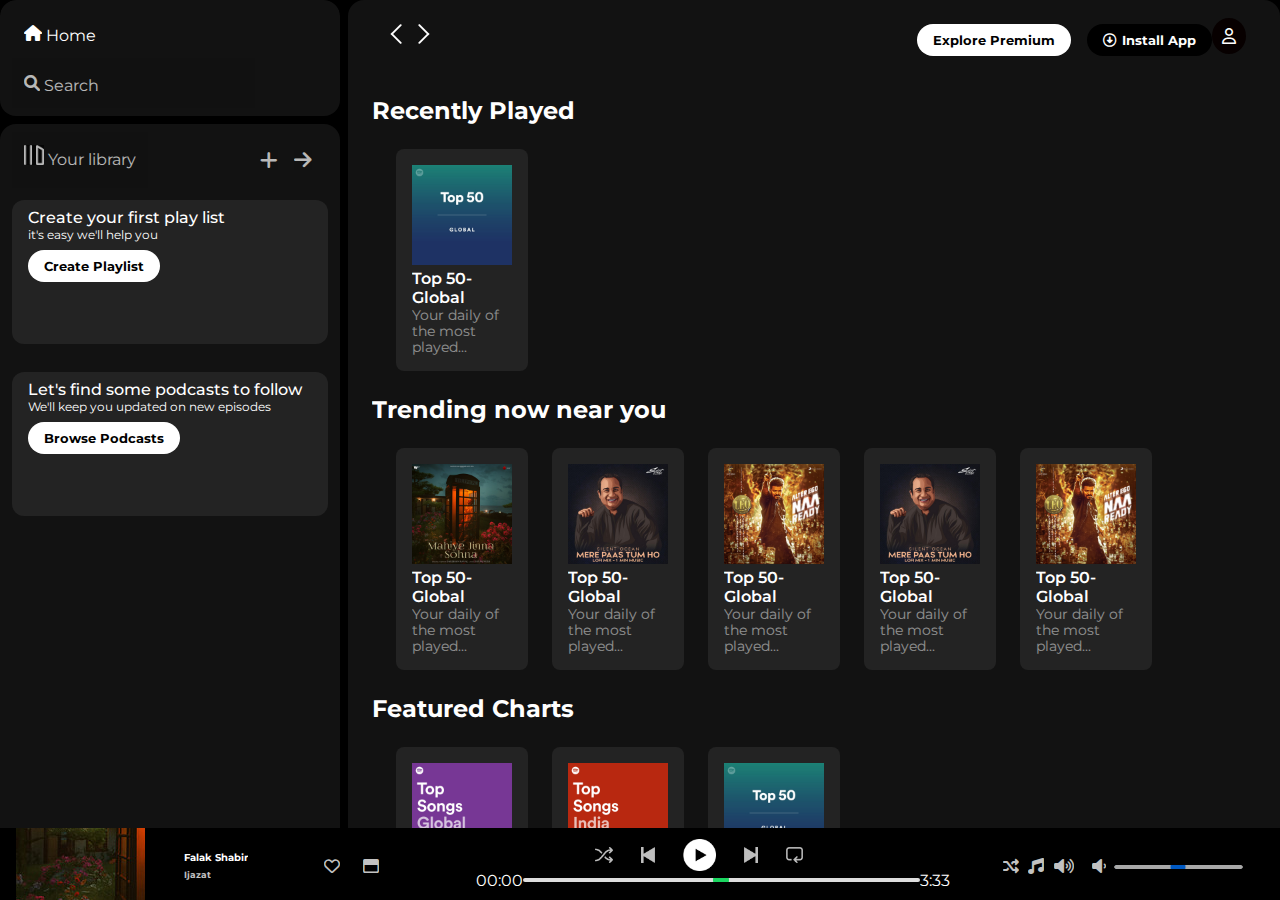
==== index.html @ 0c18c2a1 "Initial commit: Added Spotify Clone Web Player Homepage project files and documentation" ====
<!DOCTYPE html>
<html lang="en">

<head>
    <meta charset="UTF-8">
    <meta name="viewport" content="width=device-width, initial-scale=1.0">
    <link rel="icon" href="./assets/logo.png" />
    <link rel="stylesheet" href="style.css" />
    <link rel="stylesheet" href="https://cdnjs.cloudflare.com/ajax/libs/font-awesome/6.0.0-beta3/css/all.min.css" /> <!-- Add this line -->
    <title>Spotify - Web Player: Music for everyone</title>
    <link rel="preconnect" href="https://fonts.googleapis.com">
    <link rel="preconnect" href="https://fonts.gstatic.com" crossorigin>
    <link
        href="https://fonts.googleapis.com/css2?family=Montserrat:wght@400;500;600;700&family=Open+Sans&family=Poppins&display=swap"
        rel="stylesheet">
</head>

<body>
    <div class="main">
        <div class="sidebar">
            <div class="nav">
                <div class="nav_option" style="opacity: 1;">
                    <i class="fa-solid fa-house" style="background-color:  #121212;"></i>
                    <a href="#">Home</a>
                </div>
                <div class="nav_option">
                    <i class="fa-solid fa-magnifying-glass"style="background-color:  #121212;"></i>
                    <a href="#">Search</a>
                </div>
            </div>
            <div class="library">
                <div class="options">
                    <div class="lib-option nav_option">
                        <img src="./assets/library_icon.png">
                        <a href="#">Your library</a>
                    </div>
                    <div class="icons"style="background-color:  #121212;">
                        <i class="fa-solid fa-plus" ></i>
                        <i class="fa-solid fa-arrow-right"></i>
                    </div>
                </div>
                <div class="lib-box" style=" background-color:#121212;">
                    <div class="box">
                        <p class="box-p1">Create your first play list</p>
                        <p class="box-p2">it's easy we'll help you</p>
                        <button class="badge">Create Playlist</button>
                    </div>
                    <div class="box">
                        <p class="box-p1">Let's find some podcasts to follow</p>
                        <p class="box-p2">We'll keep you updated on new episodes</p>
                        <button class="badge">Browse Podcasts</button>
                    </div>
                </div>
            </div>
        </div>
    
        <div class="main_content">
             <div class="sticky-nav">
                <div class="sticky-nav-icons">
                 <img src="./assets/backward_icon.png" style=" background-color:#121212;">
                 <img src="./assets/forward_icon.png" class="hide"  style=" background-color:#121212;">
                </div>
                <div class="sticky-nav-options"style = "background-color:#121212;">
                 <button class="badge nav-item hide">Explore Premium</button>
                <button class="badge nav-item dark-badge">
                    <i class="fa-regular fa-circle-down" style="margin:2px 2px 0px 0px; display: inline;"></i>
                    Install App
                </button>
                 <i class="fa-regular fa-user" style = "background-color:#070000; border-radius: 50%; margin-right:10px; padding:10px;" id="1"></i>
                </div>
             </div>
             <h2 style="background-color: #121212;">Recently Played</h2>
         <div class="cards-container" style="background-color: #121212; ">
                    <div class="card">
                        <img src="./assets/card1img.jpeg" class="card-img">
                        <p class="card-title">Top 50-Global</p>
                        <p class="card-information">Your daily of the most played...</p>
                    </div>
                </div>
                <h2 style="background-color: #121212;">Trending now near you<br></h2>
                <div class="cards-container" style="background-color: #121212;">
                   
                    <div class="card">
                        <img src="./assets/card2img.jpeg" class="card-img">
                        <p class="card-title">Top 50-Global</p>
                        <p class="card-information">Your daily of the most played...</p>
                    </div>
                    <div class="card">
                        <img src="./assets/card3img.jpeg" class="card-img">
                        <p class="card-title">Top 50-Global</p>
                        <p class="card-information">Your daily of the most played...</p>
                    </div>
                    <div class="card">
                        <img src="./assets/card4img.jpeg" class="card-img">
                        <p class="card-title">Top 50-Global</p>
                        <p class="card-information">Your daily of the most played...</p>
                    </div>
                    <div class="card">
                        <img src="./assets/card3img.jpeg" class="card-img">
                        <p class="card-title">Top 50-Global</p>
                        <p class="card-information">Your daily of the most played...</p>
                    </div>
                    <div class="card">
                        <img src="./assets/card4img.jpeg" class="card-img">
                        <p class="card-title">Top 50-Global</p>
                        <p class="card-information">Your daily of the most played...</p>
                    </div>
                    
                 </div>
                 <h2 style="background-color: #121212;">Featured Charts</h2>
                 <div class="cards-container" style="background-color: #121212; ">
                            <div class="card">
                                <img src="./assets/card5img.jpeg" class="card-img">
                                <p class="card-title">Top 50-Global</p>
                                <p class="card-information">Your daily of the most played...</p>
                            </div>
                            <div class="card">
                                <img src="./assets/card6img.jpeg" class="card-img">
                                <p class="card-title">Top 50-India</p>
                                <p class="card-information">Your daily of the most played...</p>
                            </div>
                            <div class="card">
                                <img src="./assets/card1img.jpeg" class="card-img">
                                <p class="card-title">Top 50-Pakistan</p>
                                <p class="card-information">Your daily of the most played...</p>
                            </div>
                 </div>
                 <div>
                    <div class="footer">
                        <div class="line"></div>
                    </div> 
            </div>
        </div>
        
        <div class="music-player">
            <div class="img-play">
                <img src="./assets/card2img.jpeg"/>
            </div>
            <h5>Falak Shabir</h5>
            <h6>Ijazat</h6>
            <i class="fa-regular fa-heart"></i>
            <i class="fa-regular fa-window-maximize" id = "window"></i>
            <i class="fa-solid fa-shuffle" id="shuffle"></i>
            <i class="fa-solid fa-music" id="lyric"></i>
            <i class="fa-solid fa-volume-high" id="m"></i>
            <i class="fa-solid fa-volume-low" id="level"></i>
            <input type="range" id="range"/>
            <div class="album"></div>
            <div class="player">
                <div class="player-controls">
                    <img src="./assets/player_icon1.png" class="player-control-icon">
                    <img src="./assets/player_icon2.png" class="player-control-icon">
                    <img src="./assets/player_icon3.png" class="player-control-icon" style="opacity: 1; height: 2rem;">
                    <img src="./assets/player_icon4.png" class="player-control-icon">
                    <img src="./assets/player_icon5.png" class="player-control-icon">
                </div>
                <div class="playback-bar">
                    <span class="curr-time">00:00</span>
                    <input type="range" min="0" max="100" class="progress-bar" step="1">
                    <span class="tot-time">3:33</span>
                </div>
            </div>
            <div class="controls"></div>
        </div>
     
    </body>

    </html>
---- style.css ----
* {
    font-family: 'Montserrat', sans-serif;
/* font-family: 'Open Sans', sans-serif;
font-family: 'Poppins', sans-serif; */
margin: 0;
padding: 0;
background-color: black;
color: white;
overflow: hidden;
}
.main {
    display: flex;
    height:100vh;
    padding: 0.5;
}
.sidebar {
    
    width: 340px;
    border-radius: 1rem;
    margin-right: 0.5rem;
}
.main_content {
    background-color:#121212;
    flex: 1;
    /* //1rem = 60px */
    border-radius: 1rem; 
    overflow: auto;
    padding: 0 1.5rem 0 1.5rem;

}
.music-player {
    background-color: black;
    position: fixed;
    bottom:0px;
    width: 100%;
    height: 72px;
    display: flex;
    justify-content: space-between;
    align-items: center;
}
a{
    background-color:#121212;
    text-decoration: none;
    color:white;
}
.nav {
    background-color:#121212;
    border-radius:1rem;
    display:flex;
    flex-direction: column;
    justify-content: center;
    height: 100px;
    padding: 0.5rem 0.75rem;
}
.nav_option {
    background-color:#121212;
    line-height: 2.5rem;
    font-size: 1rem;
    opacity: 0.7;
    padding: 8px 0.75rem;
    color: white;
}
.nav_option:hover{
    opacity:1;
}
.nav_option i {
    font-size:1 rem;

}

.library {
    /* background-color: #121212; */
    background-color:#121212;
    border-radius:1rem;
    margin-top: 0.5rem;
    height: 100%;
    padding: 8px 0.75rem;
}
.options {
    background-color:#121212;
    display: flex;
    justify-content: space-between;
    align-items: center;
    /* border-radius:1rem; */
}
.lib-option img {
    height: 1.25rem;
    width: 1.25rem;
}
.icons {
   
    font-size: 1.25rem;
    display: flex;
}
.icons i {
    background-color:#121212;
    opacity: .7;
    margin-right: 1rem;
}
.icons i:hover {
    opacity: 1;
}
/* .library i {
    padding: 1rem;
    
} */
.box {
    background-color: #232323;
    height: 8rem;
    border-radius: 0.75rem;
    margin: 0.75rem 0 1.75rem 0 ;
    padding:0.5rem 1rem;
}
.box-p1, .box-p2 {
    background-color: #232323;
}
.box-p1 {
    
    font-size: 1rem;
    font-weight: 500;
}
.box-p2{
    font-size: 0.75rem;
    opacity: 0.9rem;
}
.badge {
    
    background-color: white;
    color: black ;
    border:none;
    border-radius: 100px;
    padding: 0.25rem 1rem;
    font-weight: 700;
    margin-top: 0.5rem;
    height: 2rem;
    width: fit-content;
}
.dark-badge {
    background-color: black;
    color: white ;
}
.sticky-nav {
    position: sticky;
    top:0;
     background-color:#121212;
     display: flex;
     justify-content: space-between;
     align-items: center;
     padding: 1rem 0 1rem 0;
     z-index: 1;
}
.sticky-nav-icons {
    background-color:#121212;   
    margin-left: 0.75rem;
   
}
.sticky-nav-icons img {
    font-size: 2rem;
}
.sticky-nav-options {
    display: flex;
    justify-content: center;
    align-items: center;
 
}
.nav-item {
    margin-left: 1rem;
}
.cards{
    background-color: #232323;
}
.card {
    width:100px;
   border-radius: 0.5rem ;
    background-color: #232323;
    padding: 1rem;
    margin-left: 1.5rem;
    margin-top: 1.5rem
   
}
.cards-container {
    display: flex;
    flex-wrap: wrap;
    
}
.card-img{
    background-color: #121212;
    border-radius: 0.5 ;
    width: 100%;
}
@media (max-width:1000px){
    .hide{
        display: none;
    }

}
.card-title{
    font-weight: 600;
    background-color: #232323
}
.card-information {
     background-color: #232323;
    font-size:0.85rem;
    opacity: 0.5;
}

h2 {
    padding-top: 1.5rem;
}
.footer {
    height:250px;
    background-color: #121212;
    display: flex;
    align-items: center;
    justify-content: center;

}
.line {
    background-color: #121212;
    width: 90%;
    height: 50%;
    border-top:1px solid white
}
.img-play {
    width: 10%;
    padding: 1rem 1rem 1rem 1rem ;

}
h5 {
    font-size: 10px;
    position: absolute;
    margin-left: 30px;
    bottom: 36px;
    left: 12%;
    background-color: transparent;
}
h6 {
    font-size: 9px;
    opacity: 0.76;
    position: absolute;
    margin-left: 30px;
    bottom: 20px;
    left: 12%;
    background-color: transparent;
}
.music-player i {
    position: absolute;
    bottom: 26px;
    margin-left: 30px;
    left: 23%;
    opacity: 0.76;
}
#window {
    position: absolute;
    bottom: 26px;
    left: 26%;
}
#shuffle {
    position: absolute;
    bottom: 26px;
    left: 76%;
}
#lyric {
    position: absolute;
    bottom: 26px;
    left: 78%;
}
#m{
    position: absolute;
    bottom: 26px;
    left: 80%;
}
#level{
    position: absolute;
    bottom: 26px;
    left: 83%;
}
#range{
    position: absolute;
    bottom: 31px;
    left: 87%;
    height: 4px;
    opacity: 0.76;
}
#range:hover{
    background-color: #1bd760;
}
#range::-webkit-slider-runnable-track{
    background-color: #ddd;
    border-radius:50%;
    
}
#range::-webkit-slider-thumb{
    appearance: none;
 
}

.album {
    width :25%;
}
.player{
    width :50%;

}
.controls{
    width:25%;
}
.player-controls{
    display: flex;

    justify-content: center;
    align-items: center;
}
.player-control-icon{
    height: 1rem;
    margin-right: 1.75rem;
    opacity: 0.75;
}
.player-control-icon:hover{
    opacity: 1;
}
.playback-bar{
    display: flex;
    justify-content: center;
    align-items: center;
}
.progress-bar{
    width: 70% ;
    appearance: none;
    background-color: black;
    cursor: pointer;
}
.progress-bar::-webkit-slider-runnable-track{
    background-color: #ddd;
    border-radius: 100px;
    height: .2rem;
}
.progress-bar::-webkit-slider-thumb{
    appearance: none;
    height: 1rem;
    width: 1rem;
    
    background-color: #1bd760;
    border-radius: 50%;
    margin-top: -6px ;
}
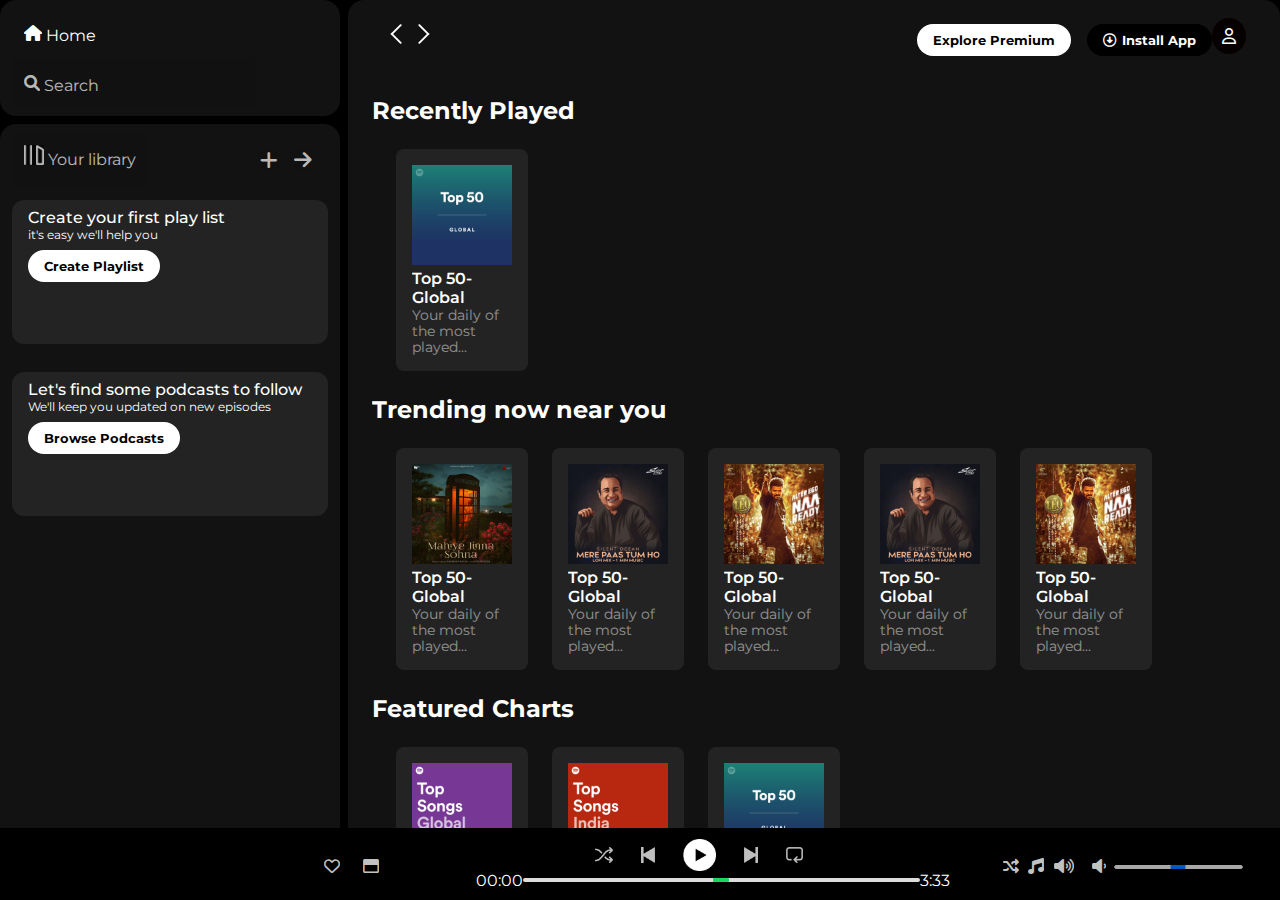
==== commit 0086faa7: "Added basic functionality using JavaScrip" ====
--- a/index.html
+++ b/index.html
@@ -13,6 +13,7 @@
     <link
         href="https://fonts.googleapis.com/css2?family=Montserrat:wght@400;500;600;700&family=Open+Sans&family=Poppins&display=swap"
         rel="stylesheet">
+        <link rel="stylesheet" href="https://fonts.googleapis.com/css2?family=Material+Symbols+Outlined:opsz,wght,FILL,GRAD@20..48,100..700,0..1,-50..200" />
 </head>
 
 <body>
@@ -134,10 +135,10 @@
         
         <div class="music-player">
             <div class="img-play">
-                <img src="./assets/card2img.jpeg"/>
+                <img src="./assets/ijazat.jpeg" style=" background-image: cover;display:none" id="cover">
             </div>
-            <h5>Falak Shabir</h5>
-            <h6>Ijazat</h6>
+            <h5 id="singer" style="display:none">Falak Shabir</h5>
+            <h6 id="song" style="display:none">Ijazat</h6>
             <i class="fa-regular fa-heart"></i>
             <i class="fa-regular fa-window-maximize" id = "window"></i>
             <i class="fa-solid fa-shuffle" id="shuffle"></i>
@@ -149,9 +150,11 @@
             <div class="player">
                 <div class="player-controls">
                     <img src="./assets/player_icon1.png" class="player-control-icon">
-                    <img src="./assets/player_icon2.png" class="player-control-icon">
-                    <img src="./assets/player_icon3.png" class="player-control-icon" style="opacity: 1; height: 2rem;">
-                    <img src="./assets/player_icon4.png" class="player-control-icon">
+                    <img src="./assets/player_icon2.png" class="player-control-icon" id="rd">
+                    <img src="./assets/player_icon3.png" class="player-control-icon" style="opacity: 1; height: 2rem;" id = "play">
+                    <img src="./assets/pause.png" class="player-control-icon"  style="display: none; opacity: 1; height: 2rem;" id = "pause">
+                
+                    <img src="./assets/player_icon4.png" class="player-control-icon" id="fd">
                     <img src="./assets/player_icon5.png" class="player-control-icon">
                 </div>
                 <div class="playback-bar">
@@ -162,7 +165,7 @@
             </div>
             <div class="controls"></div>
         </div>
-     
+     <script src="app.js"></script>
     </body>
 
     </html>
--- a/style.css
+++ b/style.css
@@ -28,6 +28,7 @@
     padding: 0 1.5rem 0 1.5rem;
 
 }
+
 .music-player {
     background-color: black;
     position: fixed;
@@ -123,6 +124,15 @@
     font-size: 0.75rem;
     opacity: 0.9rem;
 }
+
+.material-symbols-outlined {
+  font-variation-settings:
+  'FILL' 0,
+  'wght' 400,
+  'GRAD' 0,
+  'opsz' 24
+}
+
 .badge {
     
     background-color: white;
@@ -343,4 +353,4 @@
     background-color: #1bd760;
     border-radius: 50%;
     margin-top: -6px ;
-}+}
